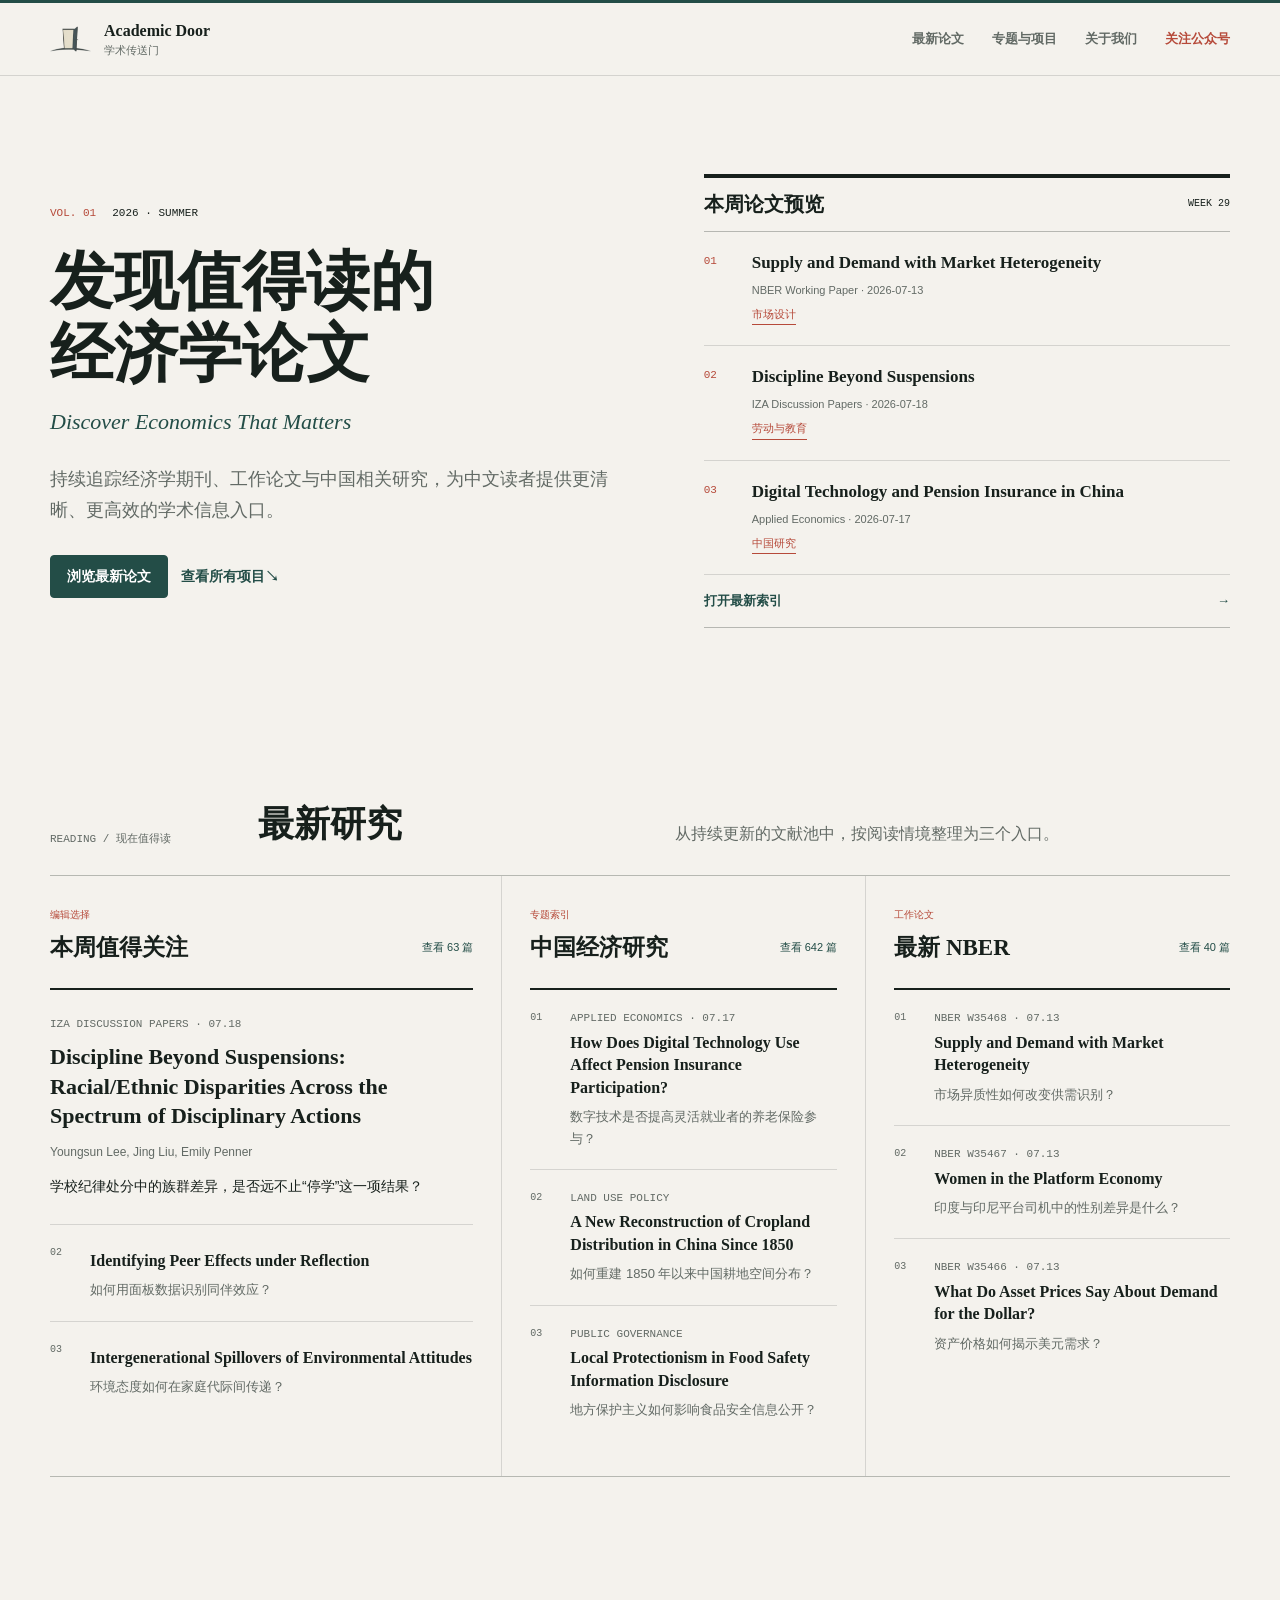
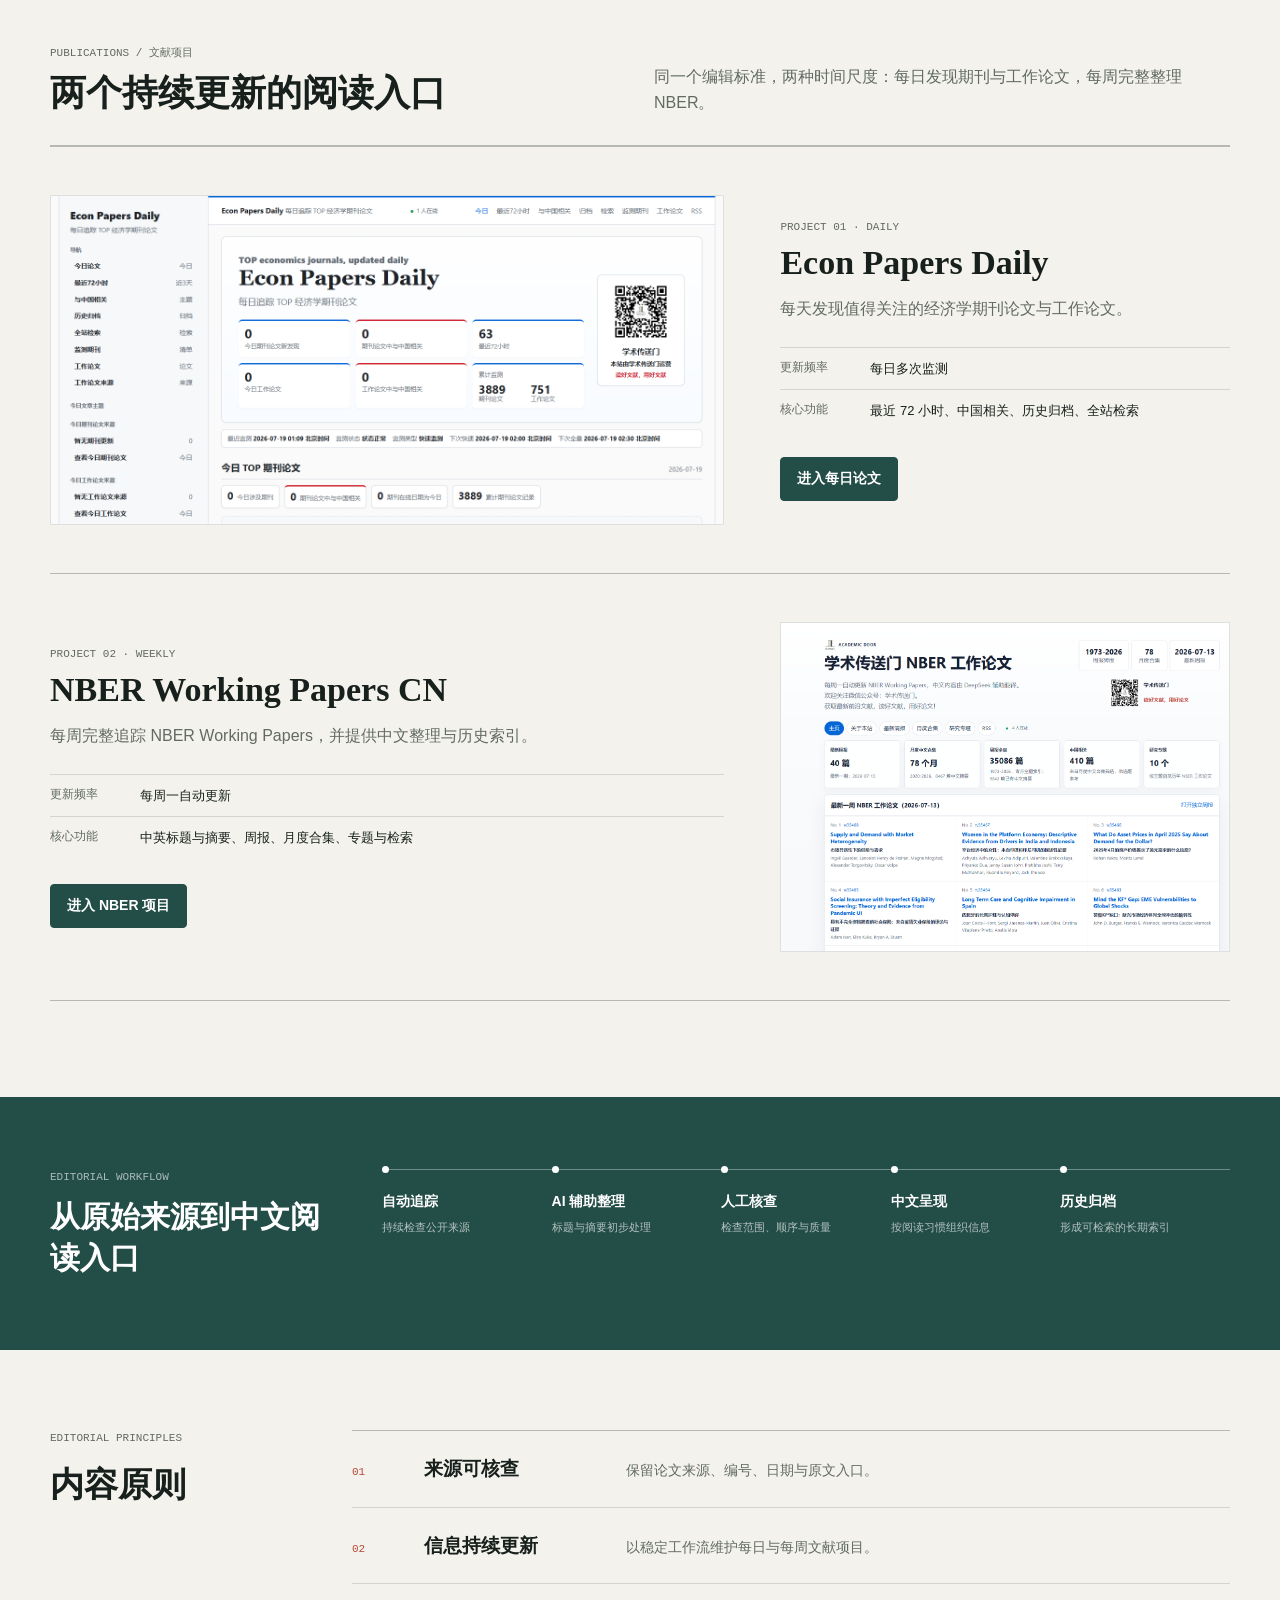
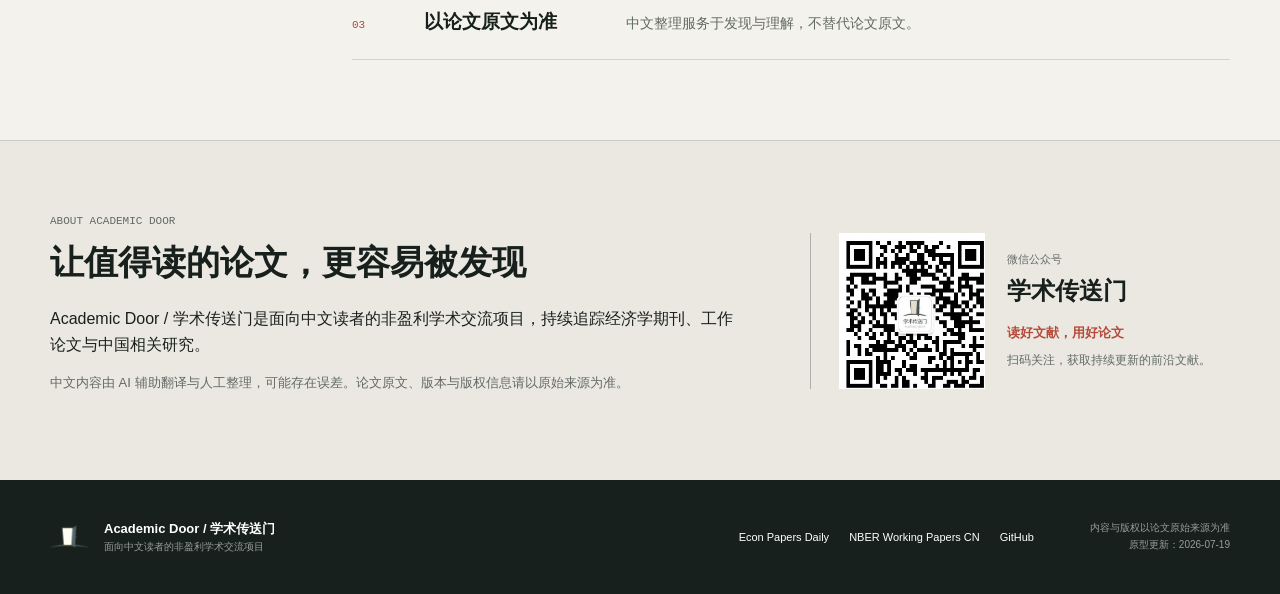
==== prototypes/concept-a.html @ dd6965f5 "Explore editorial homepage redesign concepts" ====
<!doctype html>
<html lang="zh-CN">
<head>
  <meta charset="utf-8">
  <meta name="viewport" content="width=device-width, initial-scale=1">
  <title>Concept A · Academic Editorial｜Academic Door</title>
  <meta name="description" content="Academic Door 学术编辑部风格首页原型。">
  <meta name="robots" content="noindex,nofollow">
  <link rel="icon" href="../assets/academic-door-mark.png" type="image/png">
  <link rel="stylesheet" href="../assets/prototypes.css">
</head>
<body class="concept concept-a">
  <a class="skip-link" href="#main">跳到正文</a>
  <header class="site-header">
    <div class="header-inner">
      <a class="brand" href="../index.html" aria-label="Academic Door 首页">
        <img src="../assets/academic-door-mark.png" width="44" height="25" alt="">
        <span><b>Academic Door</b><small>学术传送门</small></span>
      </a>
      <button class="menu-toggle" type="button" aria-expanded="false" aria-controls="primary-nav-a" data-menu-toggle><span></span><span></span><span></span><span class="sr-only">打开导航</span></button>
      <nav id="primary-nav-a" class="primary-nav" aria-label="主要导航" data-mobile-nav>
        <a href="#latest">最新论文</a><a href="#projects">专题与项目</a><a href="#about">关于我们</a><a class="nav-accent" href="#wechat">关注公众号</a>
      </nav>
    </div>
  </header>

  <main id="main">
    <section class="a-hero page-shell" aria-labelledby="a-title">
      <div class="a-hero-copy">
        <p class="issue-line"><span>VOL. 01</span><span>2026 · SUMMER</span></p>
        <h1 id="a-title">发现值得读的<br>经济学论文</h1>
        <p class="display-en">Discover Economics That Matters</p>
        <p class="hero-lead">持续追踪经济学期刊、工作论文与中国相关研究，为中文读者提供更清晰、更高效的学术信息入口。</p>
        <div class="hero-actions"><a class="button primary" href="#latest">浏览最新论文</a><a class="button text-button" href="#projects">查看所有项目 <span aria-hidden="true">↘</span></a></div>
      </div>
      <aside class="issue-preview" aria-label="本周论文预览">
        <header><p>本周论文预览</p><span>WEEK 29</span></header>
        <ol>
          <li><a href="https://academic-door.github.io/nber-working-papers-cn/papers/w35468.html"><span class="record-no">01</span><span><b>Supply and Demand with Market Heterogeneity</b><small>NBER Working Paper · 2026-07-13</small><em>市场设计</em></span></a></li>
          <li><a href="https://academic-door.github.io/econ-paper-monitor/recent72/"><span class="record-no">02</span><span><b>Discipline Beyond Suspensions</b><small>IZA Discussion Papers · 2026-07-18</small><em>劳动与教育</em></span></a></li>
          <li><a href="https://academic-door.github.io/econ-paper-monitor/topics/china/"><span class="record-no">03</span><span><b>Digital Technology and Pension Insurance in China</b><small>Applied Economics · 2026-07-17</small><em>中国研究</em></span></a></li>
        </ol>
        <a class="issue-more" href="https://academic-door.github.io/econ-paper-monitor/recent72/">打开最新索引 <span aria-hidden="true">→</span></a>
      </aside>
    </section>

    <section class="latest page-shell" id="latest" aria-labelledby="latest-a-title">
      <div class="section-intro"><p class="section-index">READING / 现在值得读</p><h2 id="latest-a-title">最新研究</h2><p>从持续更新的文献池中，按阅读情境整理为三个入口。</p></div>
      <div class="a-research-grid">
        <section class="research-stream featured-stream">
          <header><span>编辑选择</span><h3>本周值得关注</h3><a href="https://academic-door.github.io/econ-paper-monitor/recent72/">查看 63 篇</a></header>
          <article class="lead-paper"><p class="paper-source">IZA DISCUSSION PAPERS · 07.18</p><h4>Discipline Beyond Suspensions: Racial/Ethnic Disparities Across the Spectrum of Disciplinary Actions</h4><p class="authors">Youngsun Lee, Jing Liu, Emily Penner</p><p class="research-question">学校纪律处分中的族群差异，是否远不止“停学”这一项结果？</p></article>
          <article class="paper-row"><span>02</span><div><h4>Identifying Peer Effects under Reflection</h4><p>如何用面板数据识别同伴效应？</p></div></article>
          <article class="paper-row"><span>03</span><div><h4>Intergenerational Spillovers of Environmental Attitudes</h4><p>环境态度如何在家庭代际间传递？</p></div></article>
        </section>
        <section class="research-stream">
          <header><span>专题索引</span><h3>中国经济研究</h3><a href="https://academic-door.github.io/econ-paper-monitor/topics/china/">查看 642 篇</a></header>
          <article class="paper-row"><span>01</span><div><p class="paper-source">APPLIED ECONOMICS · 07.17</p><h4>How Does Digital Technology Use Affect Pension Insurance Participation?</h4><p>数字技术是否提高灵活就业者的养老保险参与？</p></div></article>
          <article class="paper-row"><span>02</span><div><p class="paper-source">LAND USE POLICY</p><h4>A New Reconstruction of Cropland Distribution in China Since 1850</h4><p>如何重建 1850 年以来中国耕地空间分布？</p></div></article>
          <article class="paper-row"><span>03</span><div><p class="paper-source">PUBLIC GOVERNANCE</p><h4>Local Protectionism in Food Safety Information Disclosure</h4><p>地方保护主义如何影响食品安全信息公开？</p></div></article>
        </section>
        <section class="research-stream">
          <header><span>工作论文</span><h3>最新 NBER</h3><a href="https://academic-door.github.io/nber-working-papers-cn/weekly/2026-07-13.html">查看 40 篇</a></header>
          <article class="paper-row"><span>01</span><div><p class="paper-source">NBER W35468 · 07.13</p><h4>Supply and Demand with Market Heterogeneity</h4><p>市场异质性如何改变供需识别？</p></div></article>
          <article class="paper-row"><span>02</span><div><p class="paper-source">NBER W35467 · 07.13</p><h4>Women in the Platform Economy</h4><p>印度与印尼平台司机中的性别差异是什么？</p></div></article>
          <article class="paper-row"><span>03</span><div><p class="paper-source">NBER W35466 · 07.13</p><h4>What Do Asset Prices Say About Demand for the Dollar?</h4><p>资产价格如何揭示美元需求？</p></div></article>
        </section>
      </div>
    </section>

    <section class="projects page-shell" id="projects" aria-labelledby="projects-a-title">
      <div class="section-intro split"><div><p class="section-index">PUBLICATIONS / 文献项目</p><h2 id="projects-a-title">两个持续更新的阅读入口</h2></div><p>同一个编辑标准，两种时间尺度：每日发现期刊与工作论文，每周完整整理 NBER。</p></div>
      <div class="a-project-stack">
        <article class="project-feature econ-project"><div class="project-image"><img src="../assets/project-previews/econ-papers-daily.png" alt="Econ Papers Daily 项目页面预览"></div><div class="project-copy"><p class="project-number">PROJECT 01 · DAILY</p><h3>Econ Papers Daily</h3><p class="project-value">每天发现值得关注的经济学期刊论文与工作论文。</p><dl><div><dt>更新频率</dt><dd>每日多次监测</dd></div><div><dt>核心功能</dt><dd>最近 72 小时、中国相关、历史归档、全站检索</dd></div></dl><a class="button primary" href="https://academic-door.github.io/econ-paper-monitor/">进入每日论文</a></div></article>
        <article class="project-feature nber-project"><div class="project-copy"><p class="project-number">PROJECT 02 · WEEKLY</p><h3>NBER Working Papers CN</h3><p class="project-value">每周完整追踪 NBER Working Papers，并提供中文整理与历史索引。</p><dl><div><dt>更新频率</dt><dd>每周一自动更新</dd></div><div><dt>核心功能</dt><dd>中英标题与摘要、周报、月度合集、专题与检索</dd></div></dl><a class="button primary" href="https://academic-door.github.io/nber-working-papers-cn/">进入 NBER 项目</a></div><div class="project-image"><img src="../assets/project-previews/nber-working-papers-cn.png" alt="NBER Working Papers CN 项目页面预览"></div></article>
      </div>
    </section>

    <section class="method-band" aria-labelledby="method-a-title"><div class="page-shell"><div class="method-intro"><p class="section-index">EDITORIAL WORKFLOW</p><h2 id="method-a-title">从原始来源到中文阅读入口</h2></div><ol class="method-sequence"><li><b>自动追踪</b><span>持续检查公开来源</span></li><li><b>AI 辅助整理</b><span>标题与摘要初步处理</span></li><li><b>人工核查</b><span>检查范围、顺序与质量</span></li><li><b>中文呈现</b><span>按阅读习惯组织信息</span></li><li><b>历史归档</b><span>形成可检索的长期索引</span></li></ol></div></section>

    <section class="principles page-shell" aria-labelledby="principles-a-title"><div><p class="section-index">EDITORIAL PRINCIPLES</p><h2 id="principles-a-title">内容原则</h2></div><div class="principle-list"><article><span>01</span><h3>来源可核查</h3><p>保留论文来源、编号、日期与原文入口。</p></article><article><span>02</span><h3>信息持续更新</h3><p>以稳定工作流维护每日与每周文献项目。</p></article><article><span>03</span><h3>以论文原文为准</h3><p>中文整理服务于发现与理解，不替代论文原文。</p></article></div></section>

    <section class="about-wechat" id="about"><div class="page-shell about-wechat-grid"><div class="about-copy"><p class="section-index">ABOUT ACADEMIC DOOR</p><h2>让值得读的论文，更容易被发现</h2><p>Academic Door / 学术传送门是面向中文读者的非盈利学术交流项目，持续追踪经济学期刊、工作论文与中国相关研究。</p><p class="disclaimer">中文内容由 AI 辅助翻译与人工整理，可能存在误差。论文原文、版本与版权信息请以原始来源为准。</p></div><div class="wechat-module" id="wechat"><img src="../assets/academic-door-qr.jpg" width="156" height="156" alt="学术传送门微信公众号二维码"><div><p>微信公众号</p><h3>学术传送门</h3><strong>读好文献，用好论文</strong><span>扫码关注，获取持续更新的前沿文献。</span></div></div></div></section>
  </main>

  <footer class="site-footer"><div class="page-shell footer-grid"><div class="footer-brand"><img src="../assets/academic-door-mark.png" width="44" height="25" alt=""><p><b>Academic Door / 学术传送门</b><span>面向中文读者的非盈利学术交流项目</span></p></div><nav aria-label="页脚导航"><a href="https://academic-door.github.io/econ-paper-monitor/">Econ Papers Daily</a><a href="https://academic-door.github.io/nber-working-papers-cn/">NBER Working Papers CN</a><a href="https://github.com/academic-door">GitHub</a></nav><p class="footer-note">内容与版权以论文原始来源为准<br>原型更新：2026-07-19</p></div></footer>
  <script src="../assets/prototypes.js"></script>
</body>
</html>
---- assets/prototypes.css ----
:root {
  color-scheme: light;
  --background: #f4f2ed;
  --surface: #faf9f6;
  --text-primary: #17201c;
  --text-secondary: #626a65;
  --primary: #234d47;
  --accent: #b64a3a;
  --border: rgba(23, 32, 28, 0.14);
  --border-strong: rgba(23, 32, 28, 0.28);
  --paper-deep: #ebe8e1;
  --ease-out: cubic-bezier(0.22, 1, 0.36, 1);
  --shell: 1180px;
  --serif-cn: "Songti SC", "STSong", "Noto Serif CJK SC", "Source Han Serif SC", SimSun, serif;
  --serif-en: "Iowan Old Style", Baskerville, "Times New Roman", serif;
  --sans: Inter, "PingFang SC", "Microsoft YaHei", "Noto Sans CJK SC", Arial, sans-serif;
  --mono: "SFMono-Regular", Consolas, "Liberation Mono", monospace;
}

* { box-sizing: border-box; }
html { scroll-behavior: smooth; }
body { margin: 0; background: var(--background); color: var(--text-primary); font-family: var(--sans); font-size: 16px; line-height: 1.65; letter-spacing: 0; text-rendering: optimizeLegibility; }
a { color: inherit; text-decoration: none; }
img { display: block; max-width: 100%; }
button { color: inherit; font: inherit; }
h1, h2, h3, h4, p { overflow-wrap: anywhere; }
.page-shell { width: min(calc(100% - 48px), var(--shell)); margin-inline: auto; }
.sr-only { position: absolute; width: 1px; height: 1px; padding: 0; overflow: hidden; clip: rect(0, 0, 0, 0); white-space: nowrap; border: 0; }
.skip-link { position: fixed; top: 12px; left: 12px; z-index: 50; padding: 8px 12px; background: var(--text-primary); color: #fff; transform: translateY(-160%); transition: transform 180ms var(--ease-out); }
.skip-link:focus { transform: translateY(0); }

.site-header { position: sticky; top: 0; z-index: 30; background: rgba(244, 242, 237, 0.96); border-bottom: 1px solid var(--border); }
.header-inner { width: min(calc(100% - 48px), var(--shell)); min-height: 72px; margin-inline: auto; display: flex; align-items: center; justify-content: space-between; gap: 32px; }
.brand { display: inline-flex; align-items: center; gap: 12px; min-width: 0; }
.brand img { width: 42px; height: auto; }
.brand span { display: grid; line-height: 1.1; }
.brand b { font-family: var(--serif-en); font-size: 16px; }
.brand small { margin-top: 4px; color: var(--text-secondary); font-size: 11px; }
.primary-nav { display: flex; align-items: center; gap: 28px; }
.primary-nav a { position: relative; color: var(--text-secondary); font-size: 13px; font-weight: 650; }
.primary-nav a::after { content: ""; position: absolute; right: 0; bottom: -7px; left: 0; height: 1px; background: currentColor; transform: scaleX(0); transform-origin: right; transition: transform 180ms var(--ease-out); }
.primary-nav .nav-accent { color: var(--accent); }
.menu-toggle { display: none; width: 40px; height: 40px; padding: 10px; border: 0; background: transparent; }
.menu-toggle > span:not(.sr-only) { display: block; width: 20px; height: 1px; margin: 4px 0; background: currentColor; }

:where(a, button):focus-visible { outline: 2px solid var(--primary); outline-offset: 4px; }
.button { min-height: 42px; display: inline-flex; align-items: center; justify-content: center; padding: 9px 16px; border: 1px solid var(--border-strong); border-radius: 4px; font-size: 14px; font-weight: 700; transition: transform 180ms var(--ease-out), background-color 180ms ease-out, color 180ms ease-out, border-color 180ms ease-out; }
.button.primary { border-color: var(--primary); background: var(--primary); color: #fff; }
.button.secondary { background: transparent; color: var(--primary); }
.button.text-button { padding-inline: 0; border-color: transparent; color: var(--primary); }
.button:active, .menu-toggle:active { transform: scale(0.97); }
.hero-actions { display: flex; flex-wrap: wrap; gap: 12px; margin-top: 28px; }
.display-en { margin: 0; color: var(--primary); font-family: var(--serif-en); font-style: italic; }
.hero-lead { max-width: 680px; margin: 24px 0 0; color: var(--text-secondary); font-size: 18px; line-height: 1.75; }
.section-index, .paper-source, .project-number, .institution-label { margin: 0; color: var(--text-secondary); font-family: var(--mono); font-size: 11px; line-height: 1.5; text-transform: uppercase; }
.section-intro { display: grid; grid-template-columns: 180px minmax(240px, 0.7fr) 1fr; gap: 28px; align-items: end; padding-bottom: 28px; border-bottom: 1px solid var(--border-strong); }
.section-intro h2, .b-section-heading h2, .c-section-header h2 { margin: 0; font-family: var(--serif-cn); font-size: 36px; font-weight: 650; line-height: 1.25; }
.section-intro > p:last-child, .b-section-heading > p, .c-section-header > p:last-child { max-width: 560px; margin: 0; color: var(--text-secondary); }
.section-intro.split { grid-template-columns: 1fr 1fr; }
.section-intro.split > div h2 { max-width: 580px; margin: 8px 0 0; font-family: var(--serif-cn); font-size: 36px; line-height: 1.3; }

/* Concept A: Academic Editorial */
.concept-a .site-header { border-top: 3px solid var(--primary); }
.a-hero { min-height: 650px; display: grid; grid-template-columns: minmax(0, 1.05fr) minmax(390px, 0.95fr); gap: 72px; align-items: center; padding-block: 72px; }
.a-hero-copy { animation: reveal-up 240ms var(--ease-out) both; }
.issue-line { display: flex; gap: 16px; margin: 0 0 24px; font-family: var(--mono); font-size: 11px; }
.issue-line span:first-child { color: var(--accent); }
.a-hero h1 { max-width: 650px; margin: 0; font-family: var(--serif-cn); font-size: 64px; font-weight: 650; line-height: 1.12; }
.a-hero .display-en { margin-top: 14px; font-size: 22px; }
.issue-preview { border-top: 4px solid var(--text-primary); border-bottom: 1px solid var(--border-strong); animation: reveal-up 280ms 40ms var(--ease-out) both; }
.issue-preview > header { min-height: 54px; display: flex; align-items: center; justify-content: space-between; border-bottom: 1px solid var(--border-strong); }
.issue-preview > header p { margin: 0; font-family: var(--serif-cn); font-size: 20px; font-weight: 700; }
.issue-preview > header span { font-family: var(--mono); font-size: 10px; }
.issue-preview ol { margin: 0; padding: 0; list-style: none; }
.issue-preview li { border-bottom: 1px solid var(--border); }
.issue-preview li a { display: grid; grid-template-columns: 34px 1fr; gap: 14px; padding: 20px 0; }
.record-no { color: var(--accent); font-family: var(--mono); font-size: 11px; }
.issue-preview li span:last-child { display: grid; gap: 6px; }
.issue-preview li b { font-family: var(--serif-en); font-size: 17px; line-height: 1.35; }
.issue-preview li small { color: var(--text-secondary); font-size: 11px; }
.issue-preview li em { width: fit-content; padding-bottom: 1px; border-bottom: 1px solid var(--accent); color: var(--accent); font-size: 11px; font-style: normal; }
.issue-more { min-height: 52px; display: flex; align-items: center; justify-content: space-between; color: var(--primary); font-size: 13px; font-weight: 700; }
.latest { padding-block: 76px 88px; }
.a-research-grid { display: grid; grid-template-columns: 1.15fr 0.925fr 0.925fr; border-bottom: 1px solid var(--border-strong); }
.research-stream { min-width: 0; padding: 32px 28px 36px; border-right: 1px solid var(--border); }
.research-stream:first-child { padding-left: 0; }
.research-stream:last-child { padding-right: 0; border-right: 0; }
.research-stream > header { display: grid; grid-template-columns: 1fr auto; gap: 4px 16px; padding-bottom: 22px; border-bottom: 2px solid var(--text-primary); }
.research-stream > header span { grid-column: 1 / -1; color: var(--accent); font-family: var(--mono); font-size: 10px; }
.research-stream > header h3 { margin: 0; font-family: var(--serif-cn); font-size: 23px; }
.research-stream > header a { align-self: center; color: var(--primary); font-size: 11px; }
.lead-paper { padding: 26px 0; border-bottom: 1px solid var(--border); }
.lead-paper h4 { margin: 9px 0 12px; font-family: var(--serif-en); font-size: 22px; line-height: 1.35; }
.authors { margin: 0; color: var(--text-secondary); font-size: 12px; }
.research-question { margin: 12px 0 0; font-size: 14px; }
.paper-row { display: grid; grid-template-columns: 28px minmax(0, 1fr); gap: 12px; padding: 20px 0; border-bottom: 1px solid var(--border); }
.paper-row:last-child { border-bottom: 0; }
.paper-row > span { color: var(--text-secondary); font-family: var(--mono); font-size: 10px; }
.paper-row h4 { margin: 5px 0 7px; font-family: var(--serif-en); font-size: 16px; line-height: 1.4; }
.paper-row p:not(.paper-source) { margin: 0; color: var(--text-secondary); font-size: 13px; }
.projects { padding-block: 80px 96px; }
.a-project-stack { border-bottom: 1px solid var(--border-strong); }
.project-feature { display: grid; grid-template-columns: 1.2fr 0.8fr; gap: 56px; align-items: center; padding-block: 48px; border-top: 1px solid var(--border-strong); }
.project-image { height: 330px; overflow: hidden; border: 1px solid var(--border); background: #fff; }
.project-image img { width: 100%; height: 100%; object-fit: cover; object-position: left top; transition: transform 240ms var(--ease-out); }
.project-copy h3 { margin: 8px 0 12px; font-family: var(--serif-en); font-size: 34px; line-height: 1.2; }
.project-value { margin: 0 0 24px; color: var(--text-secondary); font-size: 16px; }
.project-copy dl { margin: 0 0 26px; }
.project-copy dl div { display: grid; grid-template-columns: 90px 1fr; padding: 10px 0; border-top: 1px solid var(--border); }
.project-copy dt { color: var(--text-secondary); font-size: 12px; }
.project-copy dd { margin: 0; font-size: 13px; }
.method-band { padding-block: 72px; background: var(--primary); color: #fff; }
.method-band .page-shell { display: grid; grid-template-columns: 280px 1fr; gap: 52px; }
.method-intro h2 { margin: 12px 0 0; font-family: var(--serif-cn); font-size: 30px; line-height: 1.35; }
.method-band .section-index { color: rgba(255,255,255,.62); }
.method-sequence { display: grid; grid-template-columns: repeat(5, 1fr); margin: 0; padding: 0; list-style: none; }
.method-sequence li { position: relative; min-width: 0; padding: 8px 18px 8px 0; border-top: 1px solid rgba(255,255,255,.36); }
.method-sequence li::before { content: ""; position: absolute; top: -4px; left: 0; width: 7px; height: 7px; border-radius: 50%; background: #fff; }
.method-sequence b, .method-sequence span { display: block; }
.method-sequence b { margin-top: 12px; font-size: 14px; }
.method-sequence span { margin-top: 5px; color: rgba(255,255,255,.66); font-size: 11px; }
.principles { display: grid; grid-template-columns: 250px 1fr; gap: 52px; padding-block: 80px; }
.principles h2 { margin: 10px 0 0; font-family: var(--serif-cn); font-size: 34px; }
.principle-list { border-top: 1px solid var(--border-strong); }
.principle-list article { display: grid; grid-template-columns: 50px 180px 1fr; gap: 22px; align-items: baseline; padding: 22px 0; border-bottom: 1px solid var(--border); }
.principle-list span { color: var(--accent); font-family: var(--mono); font-size: 11px; }
.principle-list h3, .principle-list p { margin: 0; }
.principle-list h3 { font-family: var(--serif-cn); font-size: 19px; }
.principle-list p { color: var(--text-secondary); font-size: 14px; }

/* Shared about and footer */
.about-wechat { padding-block: 72px; background: var(--paper-deep); border-top: 1px solid var(--border); }
.about-wechat-grid { display: grid; grid-template-columns: 1fr 420px; gap: 72px; align-items: center; }
.about-copy h2 { max-width: 600px; margin: 10px 0 20px; font-family: var(--serif-cn); font-size: 34px; line-height: 1.35; }
.about-copy > p:not(.section-index) { max-width: 700px; margin: 0 0 14px; }
.about-copy .disclaimer { color: var(--text-secondary); font-size: 13px; }
.wechat-module { display: grid; grid-template-columns: 146px 1fr; gap: 22px; align-items: center; padding-left: 28px; border-left: 1px solid var(--border-strong); }
.wechat-module img { width: 146px; }
.wechat-module p, .wechat-module h3, .wechat-module strong, .wechat-module span { display: block; margin: 0; }
.wechat-module p { color: var(--text-secondary); font-size: 11px; }
.wechat-module h3 { margin-top: 4px; font-family: var(--serif-cn); font-size: 24px; }
.wechat-module strong { margin-top: 10px; color: var(--accent); font-size: 13px; }
.wechat-module span { margin-top: 8px; color: var(--text-secondary); font-size: 12px; }
.site-footer { padding-block: 38px; background: var(--text-primary); color: #fff; }
.footer-grid { display: grid; grid-template-columns: 1fr auto auto; gap: 56px; align-items: center; }
.footer-brand { display: flex; align-items: center; gap: 14px; }
.footer-brand img { width: 40px; filter: brightness(1.22); }
.footer-brand p, .footer-brand b, .footer-brand span { display: block; margin: 0; }
.footer-brand b { font-size: 13px; }
.footer-brand span, .footer-note { color: rgba(255,255,255,.56); font-size: 10px; }
.site-footer nav { display: flex; flex-wrap: wrap; gap: 20px; font-size: 11px; }
.footer-note { margin: 0; text-align: right; }

/* Concept B: Research Index */
.concept-b { --background: #f2f1ec; }
.concept-b .site-header { background: rgba(242,241,236,.97); }
.b-header .header-inner { min-height: 64px; }
.b-hero { min-height: 600px; display: grid; grid-template-columns: .78fr 1.22fr; gap: 64px; align-items: center; padding-block: 64px; }
.index-status { display: flex; justify-content: space-between; margin: 0 0 30px; padding-bottom: 10px; border-bottom: 1px solid var(--border-strong); font-family: var(--mono); font-size: 10px; }
.index-status span:last-child { color: var(--accent); }
.b-thesis h1 { margin: 0; font-family: var(--serif-cn); font-size: 56px; line-height: 1.15; }
.b-thesis .display-en { margin-top: 12px; font-size: 20px; }
.b-index { border: 1px solid var(--border-strong); background: var(--surface); box-shadow: 10px 10px 0 var(--paper-deep); }
.b-index > header, .b-index > footer { min-height: 48px; display: flex; align-items: center; justify-content: space-between; padding: 0 16px; background: var(--primary); color: #fff; font-size: 12px; }
.b-index > header span:last-child { font-family: var(--mono); font-size: 9px; }
.index-columns, .b-index > a { display: grid; grid-template-columns: 64px 1fr 110px 64px; gap: 12px; align-items: center; }
.index-columns { min-height: 34px; padding: 0 14px; border-bottom: 1px solid var(--border-strong); color: var(--text-secondary); font-size: 9px; }
.b-index > a { min-height: 90px; padding: 14px; border-bottom: 1px solid var(--border); transition: background-color 180ms ease-out; }
.b-index > a i { color: var(--accent); font-family: var(--mono); font-size: 10px; font-style: normal; }
.b-index > a b { font-family: var(--serif-en); font-size: 16px; line-height: 1.35; }
.b-index > a span, .b-index > a em { color: var(--text-secondary); font-size: 10px; font-style: normal; }
.b-index > a em { color: var(--primary); }
.b-index > footer { background: transparent; color: var(--text-secondary); font-size: 10px; }
.b-index > footer a { color: var(--primary); font-weight: 700; }
.b-latest { padding-block: 72px 88px; }
.b-section-heading { display: grid; grid-template-columns: .7fr 1fr; gap: 64px; align-items: end; margin-bottom: 32px; }
.b-section-heading h2 { margin-top: 8px; }
.research-tabs { display: grid; grid-template-columns: repeat(3, 1fr); border-block: 1px solid var(--border-strong); }
.research-tabs button { min-height: 54px; display: flex; align-items: center; justify-content: space-between; padding: 0 18px; border: 0; border-right: 1px solid var(--border); background: transparent; font-size: 13px; cursor: pointer; }
.research-tabs button:last-child { border-right: 0; }
.research-tabs button span { font-family: var(--mono); font-size: 10px; }
.research-tabs button[aria-selected="true"] { background: var(--primary); color: #fff; }
.b-research-panel article { display: grid; grid-template-columns: 50px minmax(0, 1.2fr) minmax(240px, .8fr); gap: 24px; align-items: start; padding: 28px 16px; border-bottom: 1px solid var(--border); }
.b-research-panel h3 { margin: 7px 0 9px; font-family: var(--serif-en); font-size: 20px; line-height: 1.35; }
.b-research-panel .research-question { margin: 0; padding-left: 18px; border-left: 1px solid var(--border); color: var(--text-secondary); }
.b-research-panel .research-question b { display: block; margin-bottom: 5px; color: var(--accent); font-family: var(--mono); font-size: 9px; }
.b-projects { padding-block: 76px 92px; background: var(--paper-deep); border-block: 1px solid var(--border); }
.b-project-grid { display: grid; grid-template-columns: repeat(2, 1fr); gap: 24px; }
.b-project-grid > article { min-width: 0; padding: 20px 20px 26px; border: 1px solid var(--border-strong); background: var(--surface); }
.project-screenshot { height: 260px; margin-bottom: 24px; overflow: hidden; border-bottom: 1px solid var(--border); background: #fff; }
.project-screenshot img { width: 100%; height: 100%; object-fit: cover; object-position: left top; transition: transform 240ms var(--ease-out); }
.b-project-grid h3 { margin: 7px 0 10px; font-family: var(--serif-en); font-size: 30px; }
.b-project-grid > article > p:not(.project-number) { color: var(--text-secondary); }
.b-project-grid ul { min-height: 86px; margin: 20px 0 26px; padding: 16px 0 0; border-top: 1px solid var(--border); list-style: none; }
.b-project-grid li { margin: 4px 0; font-size: 12px; }
.b-project-grid li::before { content: "—"; margin-right: 8px; color: var(--accent); }
.b-method { display: grid; grid-template-columns: 240px 1fr; gap: 60px; padding-block: 80px; }
.b-method h2 { margin: 8px 0 0; font-family: var(--serif-cn); font-size: 32px; }
.b-method ol { display: grid; grid-template-columns: repeat(5, 1fr); margin: 0; padding: 0; border-top: 1px solid var(--border-strong); list-style: none; }
.b-method li { padding: 18px 14px 0 0; }
.b-method li span, .b-method li b, .b-method li p { display: block; }
.b-method li span { color: var(--accent); font-family: var(--mono); font-size: 10px; }
.b-method li b { margin-top: 16px; font-size: 13px; }
.b-method li p { margin: 5px 0 0; color: var(--text-secondary); font-size: 11px; }
.b-trust { display: grid; grid-template-columns: .7fr 1fr; gap: 64px; padding-bottom: 88px; }
.trust-heading h2 { max-width: 360px; margin: 8px 0 0; font-family: var(--serif-cn); font-size: 32px; }
.trust-lines { border-top: 1px solid var(--border-strong); }
.trust-lines p { display: grid; grid-template-columns: 180px 1fr; gap: 20px; margin: 0; padding: 20px 0; border-bottom: 1px solid var(--border); }
.trust-lines b { font-family: var(--serif-cn); }
.trust-lines span { color: var(--text-secondary); font-size: 13px; }

/* Concept C: Modern Institution */
.concept-c { --background: #f7f5f0; }
.concept-c .site-header { background: rgba(247,245,240,.96); }
.c-hero { background: var(--paper-deep); border-bottom: 1px solid var(--border-strong); }
.c-hero > .page-shell { padding-block: 46px 56px; }
.c-hero-top { display: flex; align-items: center; justify-content: space-between; padding-bottom: 18px; border-bottom: 1px solid var(--border-strong); }
.current-note { margin: 0; color: var(--text-secondary); font-size: 11px; }
.current-note b { color: var(--accent); }
.c-manifesto { display: grid; grid-template-columns: 1.1fr .9fr; gap: 72px; padding-block: 56px 46px; }
.c-manifesto h1 { margin: 0; font-family: var(--serif-cn); font-size: 68px; font-weight: 650; line-height: 1.12; }
.c-manifesto .display-en { font-size: 26px; line-height: 1.25; }
.c-manifesto .hero-lead { margin-top: 20px; font-size: 17px; }
.c-current-issue { display: grid; grid-template-columns: 120px repeat(3, 1fr); border-top: 1px solid var(--border-strong); border-bottom: 1px solid var(--border-strong); }
.c-current-issue > span, .c-current-issue > a { min-width: 0; padding: 18px 16px; border-right: 1px solid var(--border); }
.c-current-issue > span { padding-left: 0; color: var(--accent); font-family: var(--mono); font-size: 10px; }
.c-current-issue > a:last-child { border-right: 0; }
.c-current-issue b, .c-current-issue small { display: block; }
.c-current-issue b { font-family: var(--serif-en); font-size: 14px; line-height: 1.35; }
.c-current-issue small { margin-top: 7px; color: var(--text-secondary); font-size: 10px; }
.c-latest { padding-block: 78px 94px; }
.c-section-header { display: grid; grid-template-columns: 190px .8fr 1fr; gap: 30px; align-items: end; margin-bottom: 34px; }
.c-section-header h2 { font-size: 38px; }
.c-stream { display: grid; grid-template-columns: 270px 1fr; gap: 36px; padding-block: 34px; border-top: 1px solid var(--border-strong); }
.c-stream:last-child { border-bottom: 1px solid var(--border-strong); }
.c-stream-title { display: grid; grid-template-columns: 42px 1fr; align-content: start; gap: 10px; }
.c-stream-title > span { grid-row: 1 / span 2; color: var(--accent); font-family: var(--mono); font-size: 11px; }
.c-stream-title h3, .c-stream-title p { margin: 0; }
.c-stream-title h3 { font-family: var(--serif-cn); font-size: 22px; line-height: 1.3; }
.c-stream-title p { color: var(--text-secondary); font-size: 11px; }
.c-stream-title > a { grid-column: 2; width: fit-content; margin-top: 20px; color: var(--primary); font-size: 11px; font-weight: 700; }
.c-paper-ledger { display: grid; grid-template-columns: repeat(3, 1fr); }
.c-paper-ledger article { min-width: 0; padding: 0 22px; border-left: 1px solid var(--border); }
.c-paper-ledger article:first-child { padding-left: 0; border-left: 0; }
.c-paper-ledger article:last-child { padding-right: 0; }
.c-paper-ledger article > p:first-child { display: flex; justify-content: space-between; gap: 8px; margin: 0; color: var(--text-secondary); font-family: var(--mono); font-size: 9px; }
.c-paper-ledger h4 { margin: 9px 0 12px; font-family: var(--serif-en); font-size: 17px; line-height: 1.35; }
.c-paper-ledger .research-question { color: var(--text-secondary); font-size: 12px; }
.c-projects { padding-top: 72px; background: var(--primary); color: #fff; }
.c-section-header.light .section-index, .c-section-header.light > p { color: rgba(255,255,255,.64); }
.c-project-row { border-top: 1px solid rgba(255,255,255,.24); }
.c-project-row > .page-shell { min-height: 460px; display: grid; grid-template-columns: .72fr 1.28fr; gap: 72px; align-items: center; padding-block: 48px; }
.c-project-row.nber-project { background: #1c3f3a; }
.c-project-info > p:first-child { margin: 0; color: #d5bbb2; font-family: var(--mono); font-size: 10px; }
.c-project-info h3 { margin: 10px 0 16px; font-family: var(--serif-en); font-size: 36px; line-height: 1.2; }
.c-project-info > p:not(:first-child) { color: rgba(255,255,255,.72); }
.c-project-info dl { margin: 26px 0; }
.c-project-info dl div { display: grid; grid-template-columns: 70px 1fr; padding: 9px 0; border-top: 1px solid rgba(255,255,255,.2); }
.c-project-info dt { color: rgba(255,255,255,.52); font-size: 11px; }
.c-project-info dd { margin: 0; font-size: 12px; }
.project-button { border-color: rgba(255,255,255,.52); color: #fff; }
.c-project-image { height: 340px; overflow: hidden; border: 1px solid rgba(255,255,255,.28); background: #fff; }
.c-project-image img { width: 100%; height: 100%; object-fit: cover; object-position: left top; transition: transform 240ms var(--ease-out); }
.c-method { padding-block: 82px; }
.c-method > header { display: grid; grid-template-columns: 170px 1fr; gap: 34px; align-items: end; margin-bottom: 36px; }
.c-method h2 { margin: 0; font-family: var(--serif-cn); font-size: 34px; }
.c-method-line { display: flex; align-items: flex-start; }
.c-method-line p { flex: 0 1 150px; margin: 0; }
.c-method-line p span, .c-method-line p b, .c-method-line p small { display: block; }
.c-method-line p span { color: var(--accent); font-family: var(--mono); font-size: 10px; }
.c-method-line p b { margin-top: 12px; font-size: 13px; }
.c-method-line p small { margin-top: 3px; color: var(--text-secondary); }
.c-method-line i { flex: 1 1 60px; height: 1px; margin: 8px 14px 0; background: var(--border-strong); }
.c-principles { padding-block: 72px; background: var(--paper-deep); border-block: 1px solid var(--border); }
.c-principles > .page-shell { display: grid; grid-template-columns: .8fr 1.2fr; gap: 80px; }
.c-principles-copy h2 { max-width: 470px; margin: 8px 0 18px; font-family: var(--serif-cn); font-size: 34px; line-height: 1.35; }
.c-principles-copy > p:last-child { color: var(--text-secondary); }
.c-principle-list { border-top: 1px solid var(--border-strong); }
.c-principle-list p { display: grid; grid-template-columns: 180px 1fr; gap: 20px; margin: 0; padding: 20px 0; border-bottom: 1px solid var(--border); }
.c-principle-list b { font-family: var(--serif-cn); }
.c-principle-list span { color: var(--text-secondary); font-size: 13px; }

@media (hover: hover) and (pointer: fine) {
  .primary-nav a:hover::after { transform: scaleX(1); transform-origin: left; }
  .button:hover { transform: translateY(-2px); }
  .button.primary:hover { background: #183c37; }
  .issue-preview li a:hover, .b-index > a:hover { background: rgba(35,77,71,.055); }
  .project-feature:hover .project-image img, .b-project-grid article:hover .project-screenshot img, .c-project-row:hover .c-project-image img { transform: scale(1.018); }
}

@keyframes reveal-up { from { opacity: 0; transform: translateY(8px); } to { opacity: 1; transform: translateY(0); } }

@media (max-width: 1024px) {
  .a-hero { grid-template-columns: 1fr 390px; gap: 42px; }
  .a-hero h1, .c-manifesto h1 { font-size: 54px; }
  .a-research-grid { grid-template-columns: 1fr 1fr; }
  .featured-stream { grid-column: 1 / -1; padding-right: 0; border-right: 0; }
  .research-stream:nth-child(2) { padding-left: 0; }
  .method-band .page-shell { grid-template-columns: 220px 1fr; }
  .about-wechat-grid { grid-template-columns: 1fr 360px; gap: 44px; }
  .b-hero { gap: 40px; }
  .b-index > a { grid-template-columns: 52px 1fr 86px; }
  .b-index > a em, .index-columns span:last-child { display: none; }
  .index-columns { grid-template-columns: 52px 1fr 86px; }
  .c-stream { grid-template-columns: 220px 1fr; }
  .c-project-row > .page-shell { grid-template-columns: .8fr 1.2fr; gap: 44px; }
}

@media (max-width: 820px) {
  .page-shell, .header-inner { width: min(calc(100% - 36px), var(--shell)); }
  .menu-toggle { display: block; }
  .primary-nav { position: absolute; top: 100%; right: 18px; left: 18px; display: none; padding: 10px 18px 16px; border: 1px solid var(--border-strong); border-top: 0; background: var(--surface); box-shadow: 0 16px 30px rgba(23,32,28,.1); }
  .primary-nav[data-open] { display: grid; }
  .primary-nav a { padding: 10px 0; border-bottom: 1px solid var(--border); }
  .primary-nav a:last-child { border-bottom: 0; }
  .a-hero, .b-hero, .c-manifesto { grid-template-columns: 1fr; }
  .a-hero { padding-block: 56px; }
  .issue-preview { max-width: 620px; }
  .section-intro, .section-intro.split, .b-section-heading, .c-section-header { grid-template-columns: 1fr; gap: 12px; }
  .section-intro > p:last-child { margin-top: 4px; }
  .project-feature, .project-feature.nber-project { grid-template-columns: 1fr; gap: 28px; }
  .project-feature.nber-project .project-copy { order: 2; }
  .project-feature.nber-project .project-image { order: 1; }
  .method-band .page-shell, .principles, .b-method, .b-trust, .c-principles > .page-shell { grid-template-columns: 1fr; gap: 30px; }
  .principle-list article { grid-template-columns: 44px 150px 1fr; }
  .about-wechat-grid { grid-template-columns: 1fr; }
  .wechat-module { max-width: 460px; padding: 24px 0 0; border-top: 1px solid var(--border-strong); border-left: 0; }
  .footer-grid { grid-template-columns: 1fr; gap: 24px; }
  .footer-note { text-align: left; }
  .b-project-grid { grid-template-columns: 1fr; }
  .b-research-panel article { grid-template-columns: 42px 1fr; }
  .b-research-panel .research-question { grid-column: 2; }
  .c-manifesto { gap: 30px; }
  .c-current-issue { grid-template-columns: 100px 1fr; }
  .c-current-issue > a { border-bottom: 1px solid var(--border); }
  .c-current-issue > a:nth-child(even) { border-right: 0; }
  .c-stream { grid-template-columns: 1fr; }
  .c-paper-ledger { margin-left: 42px; }
  .c-project-row > .page-shell { min-height: 0; grid-template-columns: 1fr; }
  .c-project-image { order: -1; }
}

@media (max-width: 600px) {
  .page-shell, .header-inner { width: min(calc(100% - 28px), var(--shell)); }
  .header-inner { min-height: 64px; }
  .brand b { font-size: 15px; }
  .a-hero h1, .b-thesis h1, .c-manifesto h1 { font-size: 42px; }
  .hero-lead { font-size: 16px; }
  .a-hero { min-height: 0; gap: 44px; }
  .a-research-grid { grid-template-columns: 1fr; }
  .featured-stream { grid-column: auto; }
  .research-stream, .research-stream:first-child, .research-stream:nth-child(2), .research-stream:last-child { padding: 26px 0; border-right: 0; border-bottom: 1px solid var(--border-strong); }
  .section-intro h2, .section-intro.split > div h2, .b-section-heading h2, .c-section-header h2 { font-size: 30px; }
  .project-image, .project-screenshot, .c-project-image { height: 220px; }
  .project-copy h3, .b-project-grid h3, .c-project-info h3 { font-size: 28px; }
  .method-sequence, .b-method ol { grid-template-columns: 1fr; }
  .method-sequence li, .b-method li { padding: 14px 0 14px 20px; border-top: 0; border-left: 1px solid rgba(255,255,255,.34); }
  .b-method li { border-left-color: var(--border-strong); }
  .method-sequence li::before { top: 21px; left: -4px; }
  .method-sequence b { margin-top: 0; }
  .principle-list article { grid-template-columns: 36px 1fr; gap: 12px; }
  .principle-list p { grid-column: 2; }
  .wechat-module { grid-template-columns: 126px 1fr; }
  .wechat-module img { width: 126px; }
  .site-footer nav { display: grid; gap: 8px; }
  .b-index { box-shadow: 6px 6px 0 var(--paper-deep); }
  .index-columns, .b-index > a { grid-template-columns: 44px 1fr; }
  .index-columns span:nth-child(n+3), .b-index > a span, .b-index > a em { display: none; }
  .research-tabs { grid-template-columns: 1fr; }
  .research-tabs button { border-right: 0; border-bottom: 1px solid var(--border); }
  .b-research-panel article { grid-template-columns: 34px 1fr; padding-inline: 0; }
  .b-research-panel .research-question { padding-left: 0; border-left: 0; }
  .trust-lines p, .c-principle-list p { grid-template-columns: 1fr; gap: 6px; }
  .c-hero-top { align-items: flex-start; gap: 20px; }
  .current-note { max-width: 150px; text-align: right; }
  .c-manifesto { padding-block: 42px 36px; }
  .c-current-issue { grid-template-columns: 1fr; }
  .c-current-issue > span, .c-current-issue > a { padding-inline: 0; border-right: 0; }
  .c-paper-ledger { grid-template-columns: 1fr; margin-left: 0; }
  .c-paper-ledger article, .c-paper-ledger article:first-child, .c-paper-ledger article:last-child { padding: 20px 0; border-top: 1px solid var(--border); border-left: 0; }
  .c-method > header { grid-template-columns: 1fr; gap: 8px; }
  .c-method-line { display: grid; grid-template-columns: 1fr 1fr; gap: 22px; }
  .c-method-line i { display: none; }
}

@media (prefers-reduced-motion: reduce) {
  html { scroll-behavior: auto; }
  *, *::before, *::after { animation-duration: 0.01ms !important; animation-iteration-count: 1 !important; transition-duration: 0.01ms !important; }
}
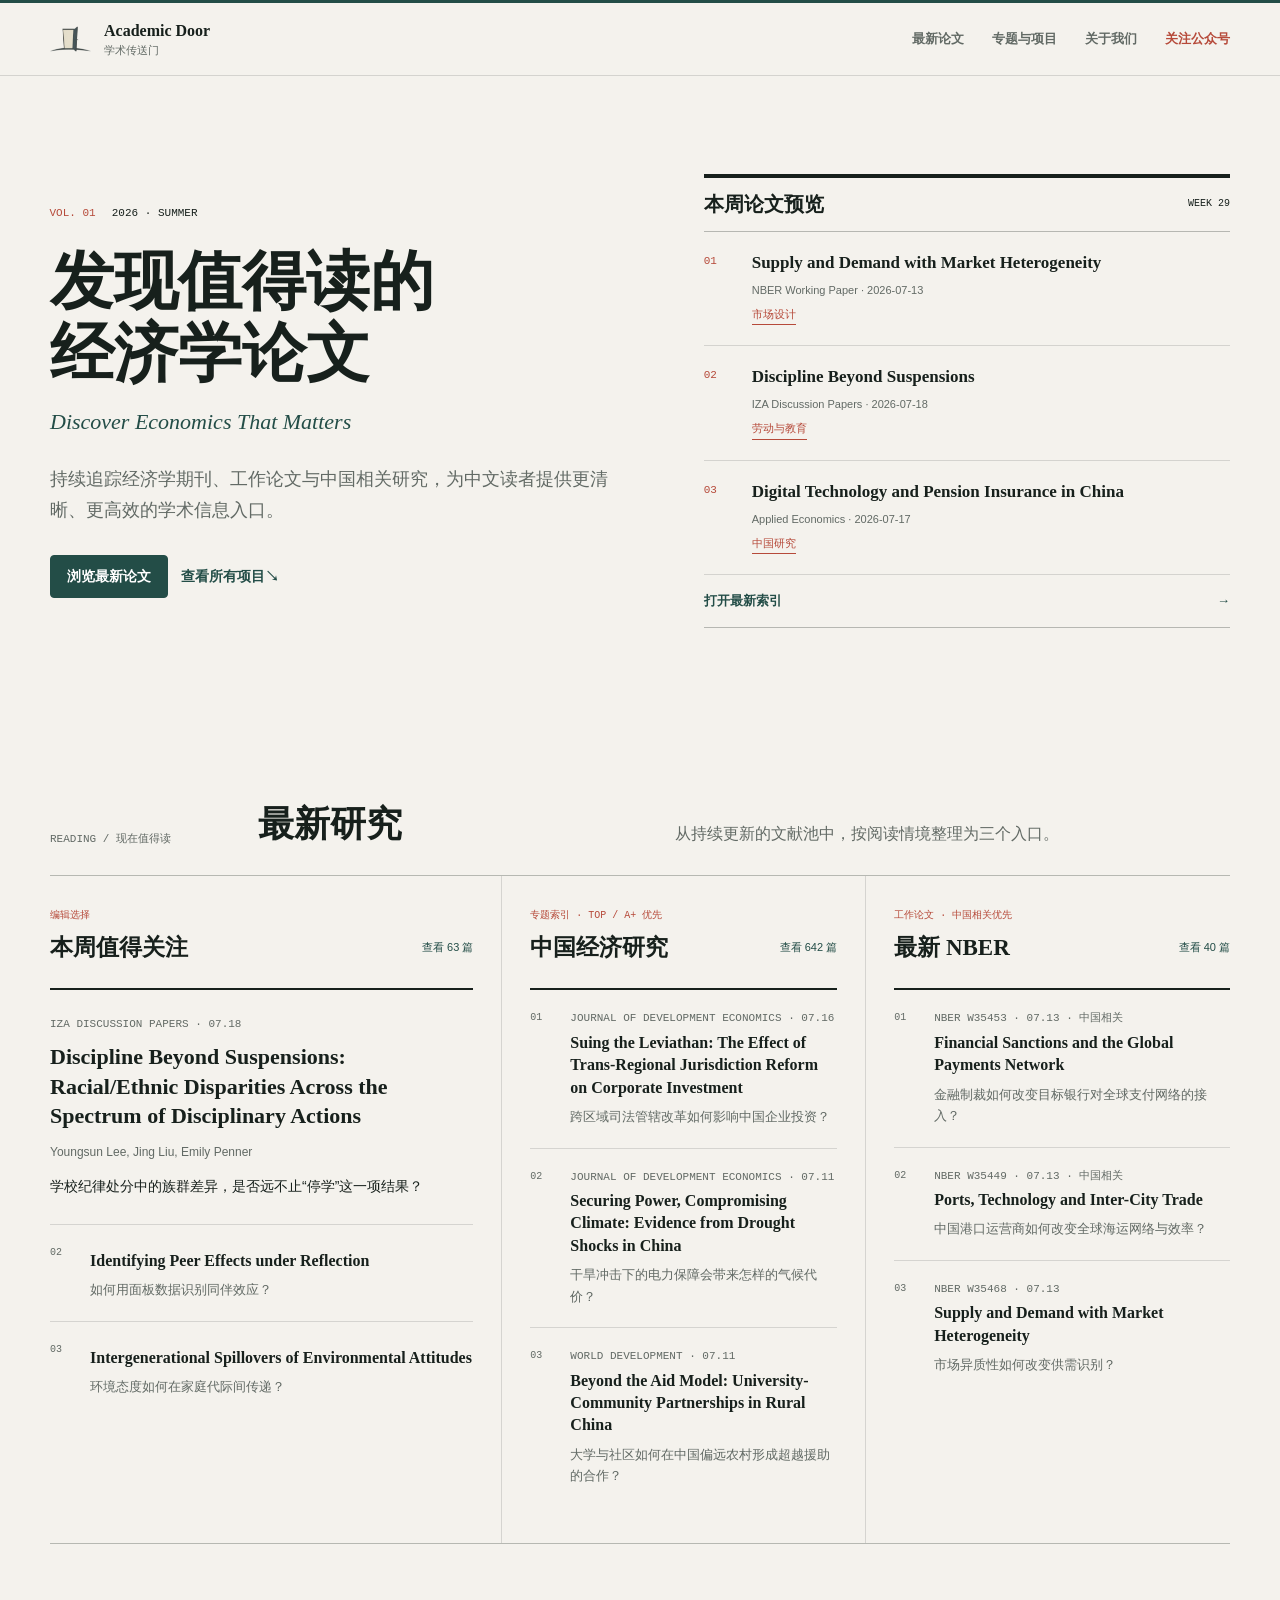
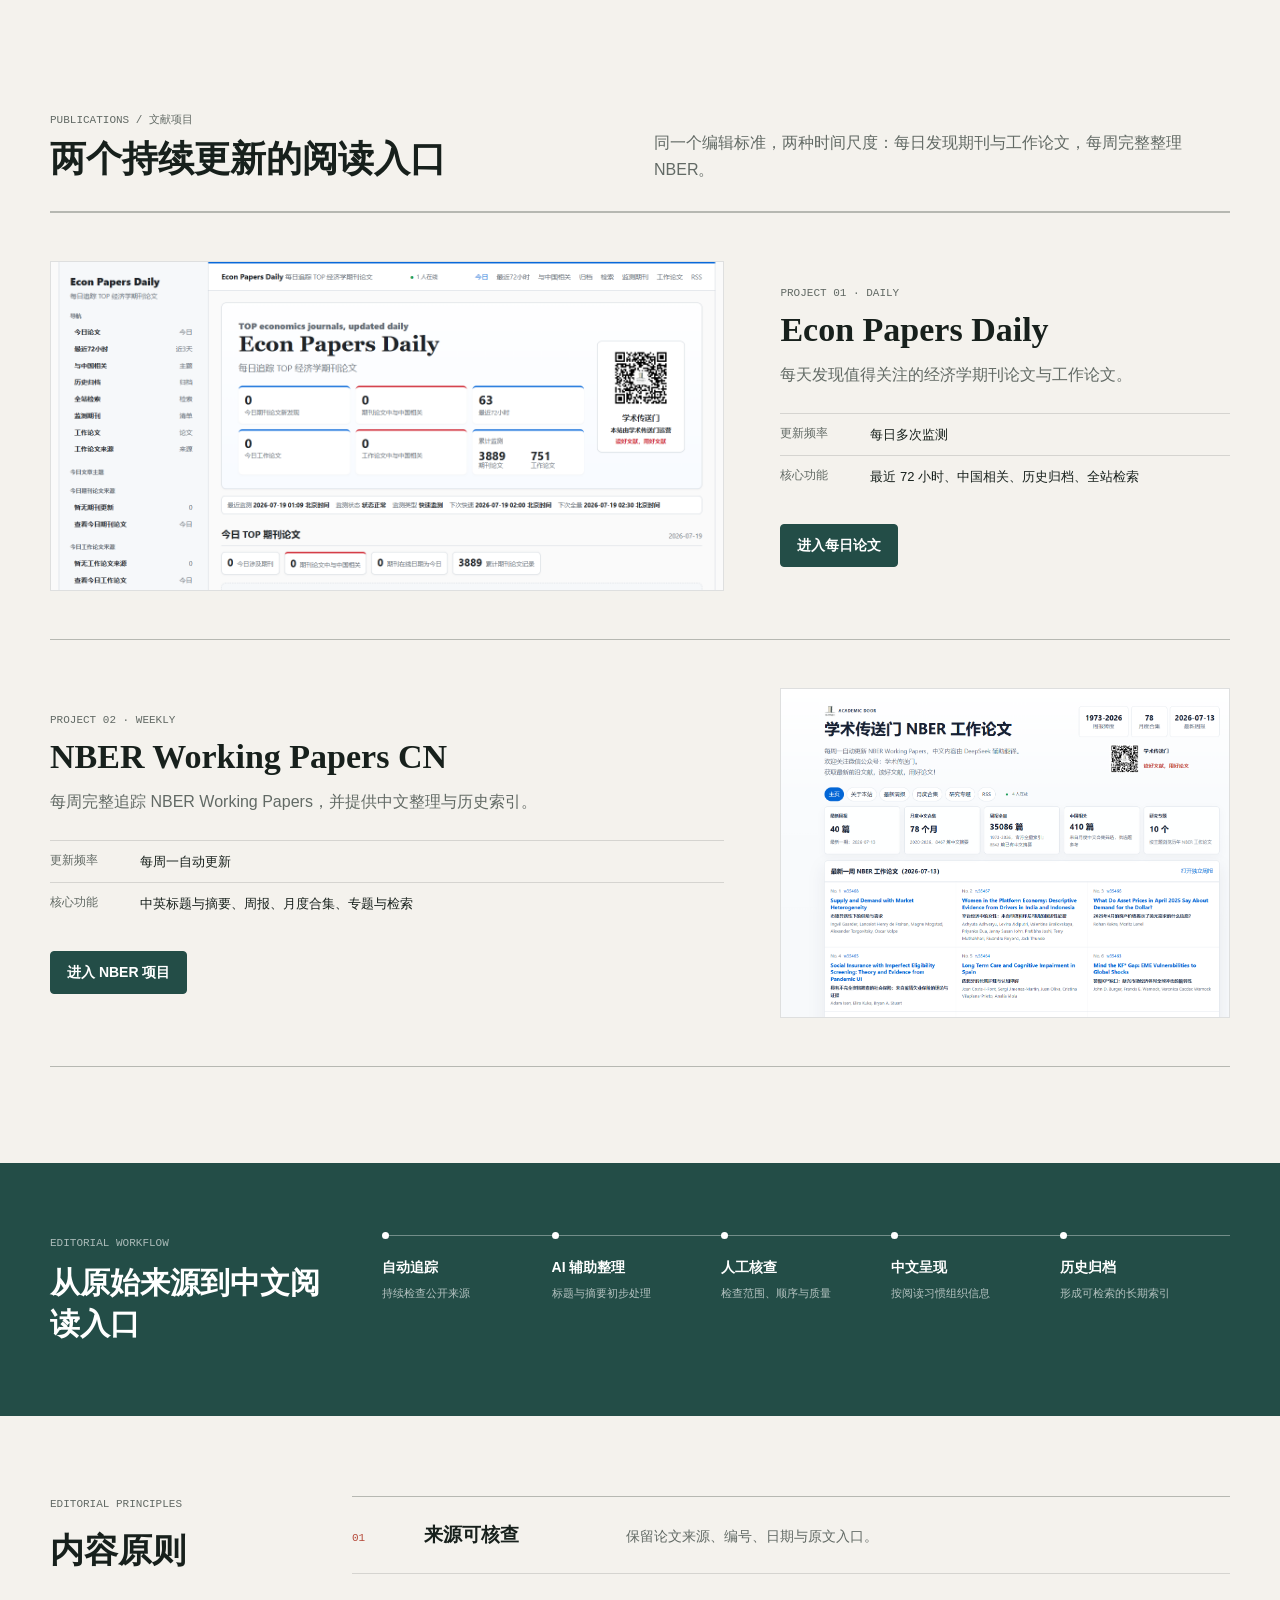
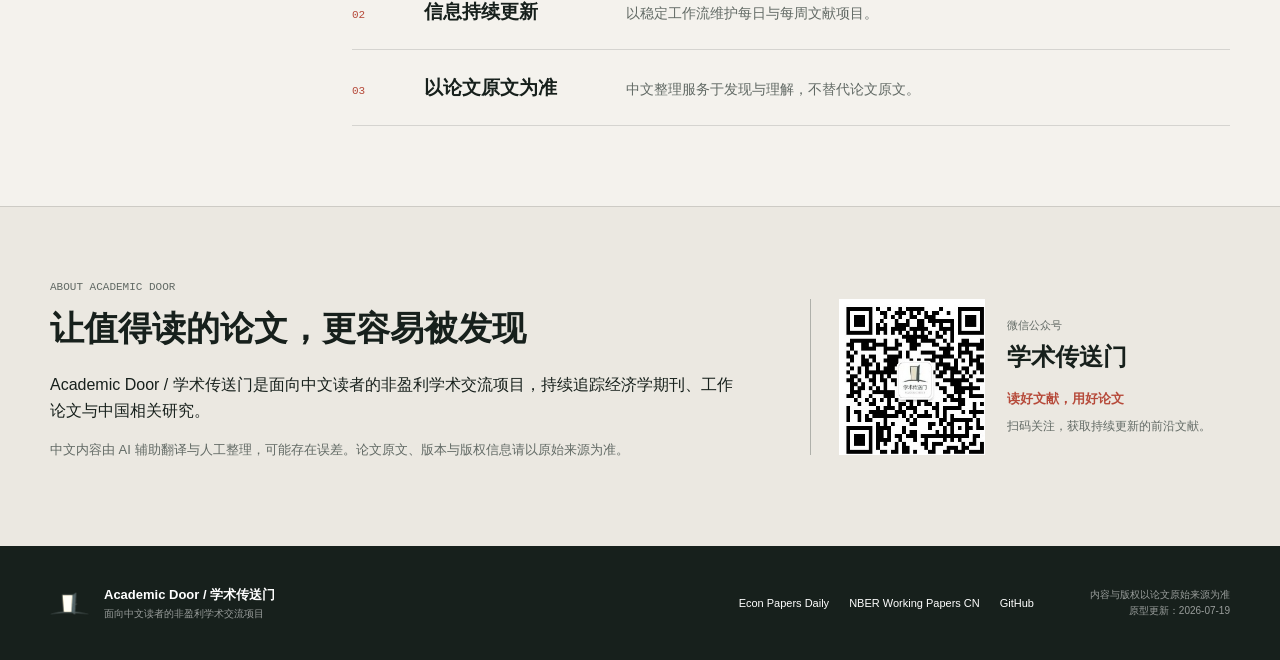
==== commit cd85e079: "Refine editorial research priorities" ====
--- a/prototypes/concept-a.html
+++ b/prototypes/concept-a.html
@@ -54,16 +54,16 @@
           <article class="paper-row"><span>03</span><div><h4>Intergenerational Spillovers of Environmental Attitudes</h4><p>环境态度如何在家庭代际间传递？</p></div></article>
         </section>
         <section class="research-stream">
-          <header><span>专题索引</span><h3>中国经济研究</h3><a href="https://academic-door.github.io/econ-paper-monitor/topics/china/">查看 642 篇</a></header>
-          <article class="paper-row"><span>01</span><div><p class="paper-source">APPLIED ECONOMICS · 07.17</p><h4>How Does Digital Technology Use Affect Pension Insurance Participation?</h4><p>数字技术是否提高灵活就业者的养老保险参与？</p></div></article>
-          <article class="paper-row"><span>02</span><div><p class="paper-source">LAND USE POLICY</p><h4>A New Reconstruction of Cropland Distribution in China Since 1850</h4><p>如何重建 1850 年以来中国耕地空间分布？</p></div></article>
-          <article class="paper-row"><span>03</span><div><p class="paper-source">PUBLIC GOVERNANCE</p><h4>Local Protectionism in Food Safety Information Disclosure</h4><p>地方保护主义如何影响食品安全信息公开？</p></div></article>
+          <header><span>专题索引 · TOP / A+ 优先</span><h3>中国经济研究</h3><a href="https://academic-door.github.io/econ-paper-monitor/topics/china/">查看 642 篇</a></header>
+          <article class="paper-row"><span>01</span><div><p class="paper-source">JOURNAL OF DEVELOPMENT ECONOMICS · 07.16</p><h4>Suing the Leviathan: The Effect of Trans-Regional Jurisdiction Reform on Corporate Investment</h4><p>跨区域司法管辖改革如何影响中国企业投资？</p></div></article>
+          <article class="paper-row"><span>02</span><div><p class="paper-source">JOURNAL OF DEVELOPMENT ECONOMICS · 07.11</p><h4>Securing Power, Compromising Climate: Evidence from Drought Shocks in China</h4><p>干旱冲击下的电力保障会带来怎样的气候代价？</p></div></article>
+          <article class="paper-row"><span>03</span><div><p class="paper-source">WORLD DEVELOPMENT · 07.11</p><h4>Beyond the Aid Model: University-Community Partnerships in Rural China</h4><p>大学与社区如何在中国偏远农村形成超越援助的合作？</p></div></article>
         </section>
         <section class="research-stream">
-          <header><span>工作论文</span><h3>最新 NBER</h3><a href="https://academic-door.github.io/nber-working-papers-cn/weekly/2026-07-13.html">查看 40 篇</a></header>
-          <article class="paper-row"><span>01</span><div><p class="paper-source">NBER W35468 · 07.13</p><h4>Supply and Demand with Market Heterogeneity</h4><p>市场异质性如何改变供需识别？</p></div></article>
-          <article class="paper-row"><span>02</span><div><p class="paper-source">NBER W35467 · 07.13</p><h4>Women in the Platform Economy</h4><p>印度与印尼平台司机中的性别差异是什么？</p></div></article>
-          <article class="paper-row"><span>03</span><div><p class="paper-source">NBER W35466 · 07.13</p><h4>What Do Asset Prices Say About Demand for the Dollar?</h4><p>资产价格如何揭示美元需求？</p></div></article>
+          <header><span>工作论文 · 中国相关优先</span><h3>最新 NBER</h3><a href="https://academic-door.github.io/nber-working-papers-cn/weekly/2026-07-13.html">查看 40 篇</a></header>
+          <article class="paper-row"><span>01</span><div><p class="paper-source">NBER W35453 · 07.13 · 中国相关</p><h4>Financial Sanctions and the Global Payments Network</h4><p>金融制裁如何改变目标银行对全球支付网络的接入？</p></div></article>
+          <article class="paper-row"><span>02</span><div><p class="paper-source">NBER W35449 · 07.13 · 中国相关</p><h4>Ports, Technology and Inter-City Trade</h4><p>中国港口运营商如何改变全球海运网络与效率？</p></div></article>
+          <article class="paper-row"><span>03</span><div><p class="paper-source">NBER W35468 · 07.13</p><h4>Supply and Demand with Market Heterogeneity</h4><p>市场异质性如何改变供需识别？</p></div></article>
         </section>
       </div>
     </section>
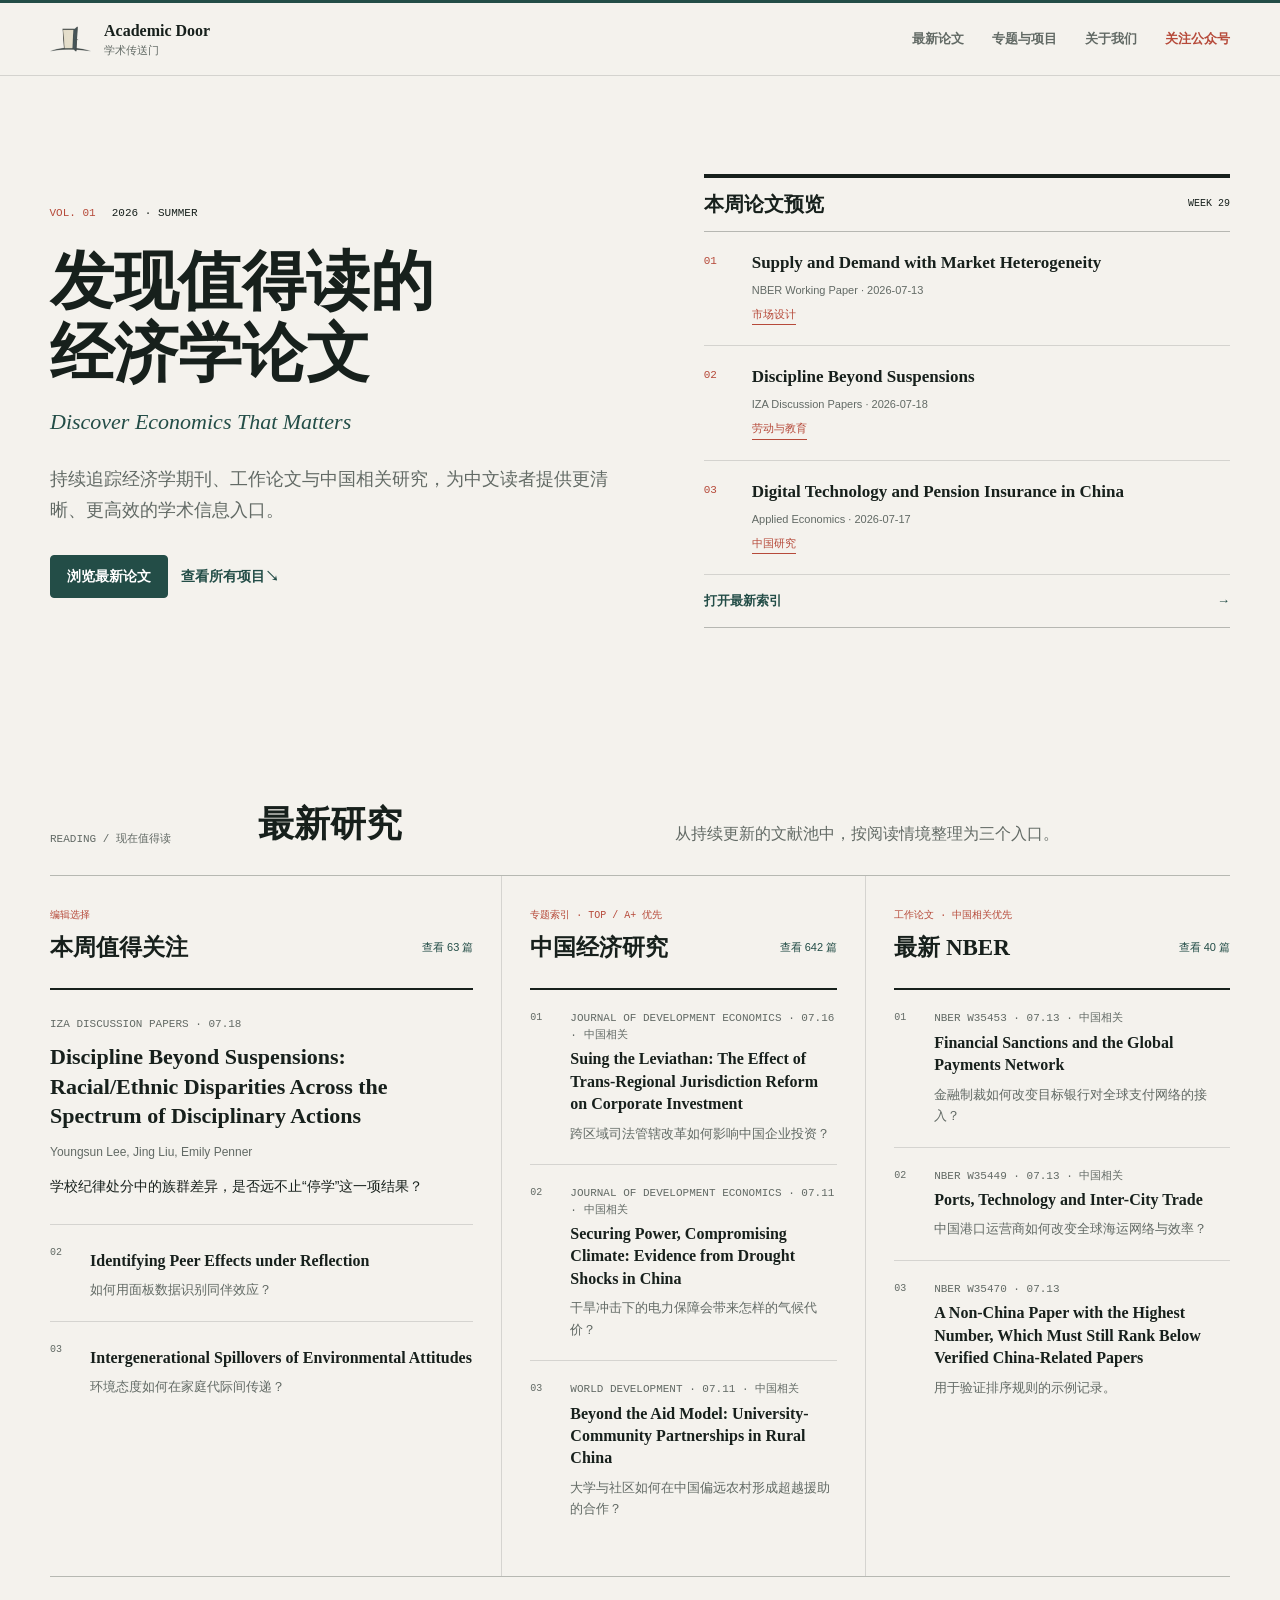
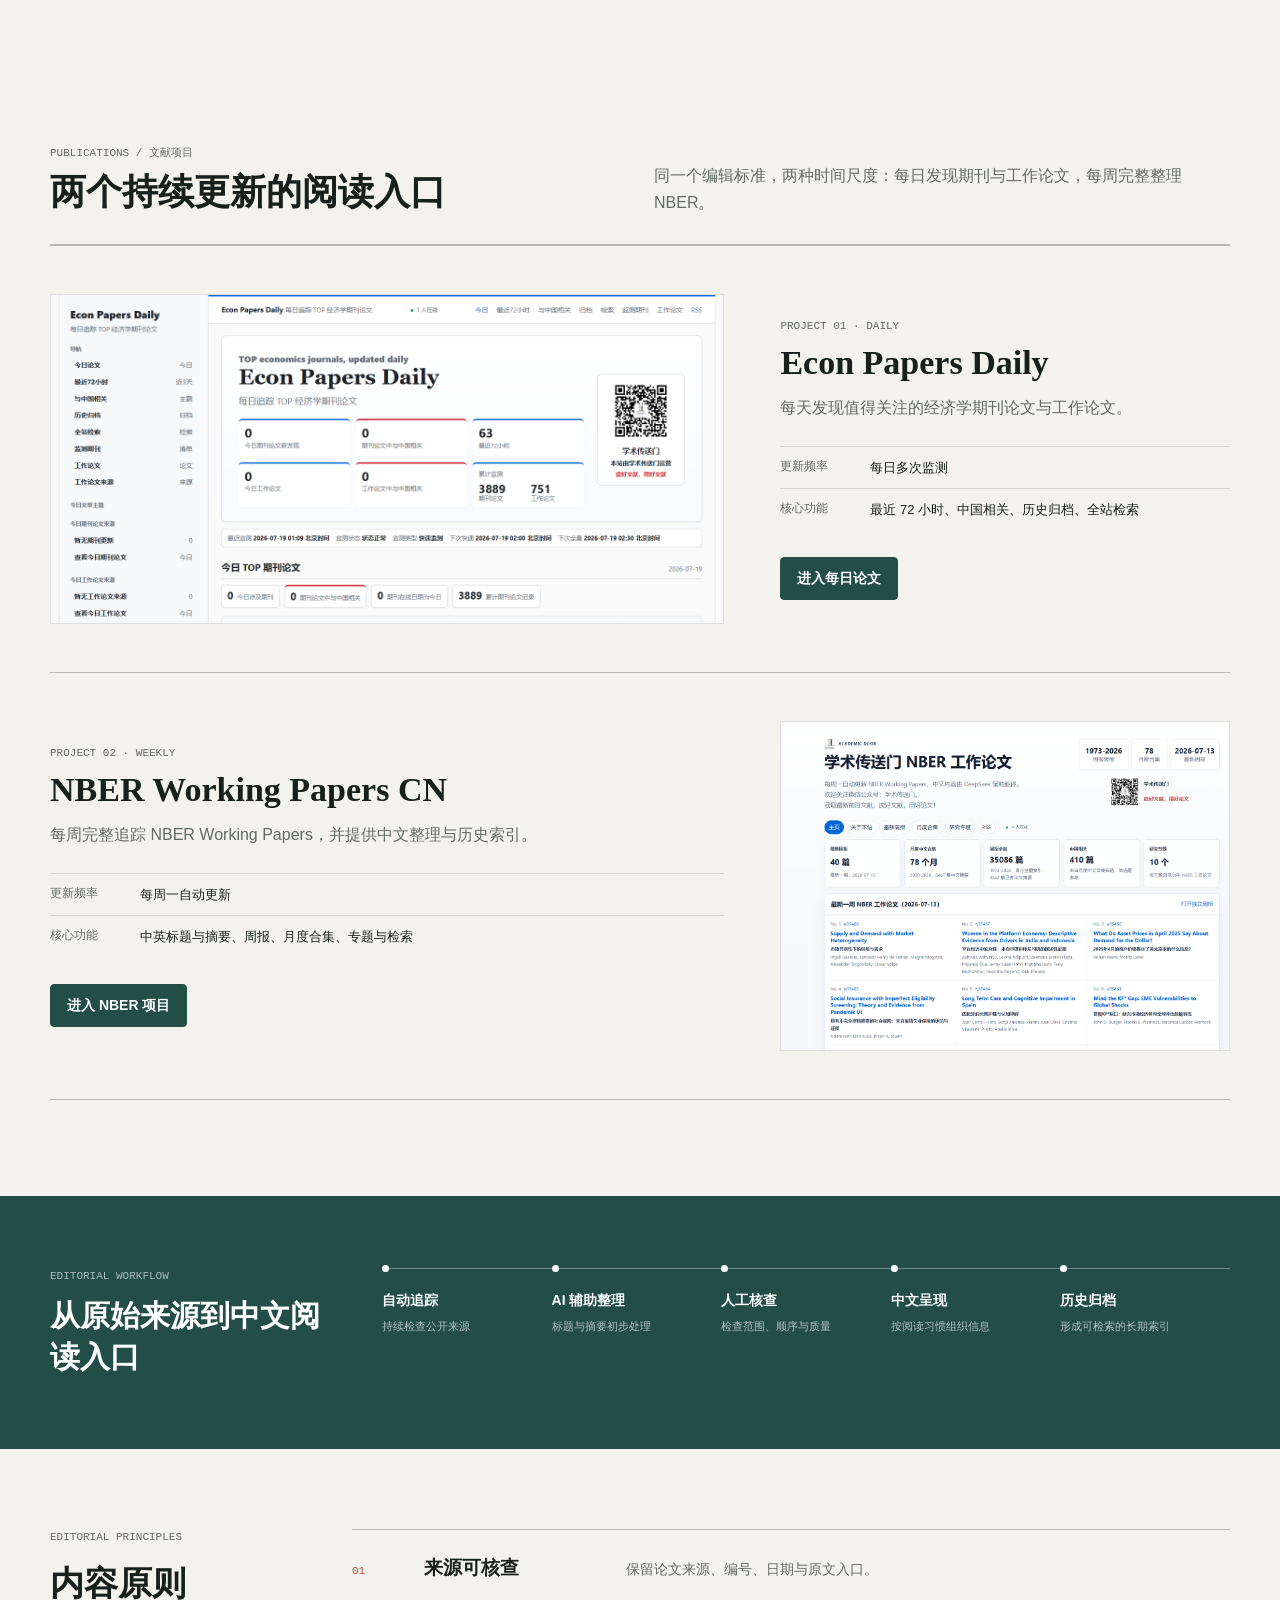
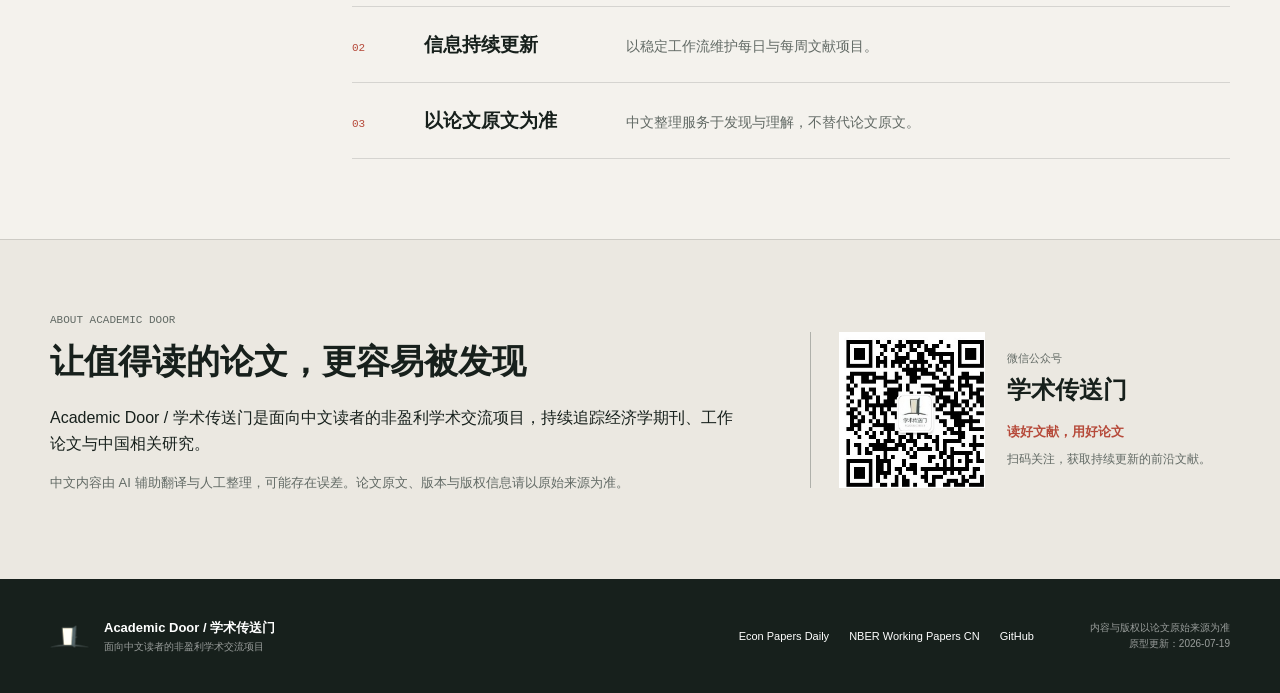
==== commit 0e92b529: "feat: hook Concept A research streams to the feed consumer Minimal changes only: feed-consumer.css l" ====
--- a/prototypes/concept-a.html
+++ b/prototypes/concept-a.html
@@ -8,6 +8,7 @@
   <meta name="robots" content="noindex,nofollow">
   <link rel="icon" href="../assets/academic-door-mark.png" type="image/png">
   <link rel="stylesheet" href="../assets/prototypes.css">
+  <link rel="stylesheet" href="../assets/feed-consumer.css">
 </head>
 <body class="concept concept-a">
   <a class="skip-link" href="#main">跳到正文</a>
@@ -53,13 +54,13 @@
           <article class="paper-row"><span>02</span><div><h4>Identifying Peer Effects under Reflection</h4><p>如何用面板数据识别同伴效应？</p></div></article>
           <article class="paper-row"><span>03</span><div><h4>Intergenerational Spillovers of Environmental Attitudes</h4><p>环境态度如何在家庭代际间传递？</p></div></article>
         </section>
-        <section class="research-stream">
+        <section class="research-stream" data-feed-stream="china" data-feed-src="../data/fixtures/econ-papers-daily.feed.json">
           <header><span>专题索引 · TOP / A+ 优先</span><h3>中国经济研究</h3><a href="https://academic-door.github.io/econ-paper-monitor/topics/china/">查看 642 篇</a></header>
           <article class="paper-row"><span>01</span><div><p class="paper-source">JOURNAL OF DEVELOPMENT ECONOMICS · 07.16</p><h4>Suing the Leviathan: The Effect of Trans-Regional Jurisdiction Reform on Corporate Investment</h4><p>跨区域司法管辖改革如何影响中国企业投资？</p></div></article>
           <article class="paper-row"><span>02</span><div><p class="paper-source">JOURNAL OF DEVELOPMENT ECONOMICS · 07.11</p><h4>Securing Power, Compromising Climate: Evidence from Drought Shocks in China</h4><p>干旱冲击下的电力保障会带来怎样的气候代价？</p></div></article>
           <article class="paper-row"><span>03</span><div><p class="paper-source">WORLD DEVELOPMENT · 07.11</p><h4>Beyond the Aid Model: University-Community Partnerships in Rural China</h4><p>大学与社区如何在中国偏远农村形成超越援助的合作？</p></div></article>
         </section>
-        <section class="research-stream">
+        <section class="research-stream" data-feed-stream="nber" data-feed-src="../data/fixtures/nber-working-papers-cn.feed.json">
           <header><span>工作论文 · 中国相关优先</span><h3>最新 NBER</h3><a href="https://academic-door.github.io/nber-working-papers-cn/weekly/2026-07-13.html">查看 40 篇</a></header>
           <article class="paper-row"><span>01</span><div><p class="paper-source">NBER W35453 · 07.13 · 中国相关</p><h4>Financial Sanctions and the Global Payments Network</h4><p>金融制裁如何改变目标银行对全球支付网络的接入？</p></div></article>
           <article class="paper-row"><span>02</span><div><p class="paper-source">NBER W35449 · 07.13 · 中国相关</p><h4>Ports, Technology and Inter-City Trade</h4><p>中国港口运营商如何改变全球海运网络与效率？</p></div></article>
@@ -85,5 +86,6 @@
 
   <footer class="site-footer"><div class="page-shell footer-grid"><div class="footer-brand"><img src="../assets/academic-door-mark.png" width="44" height="25" alt=""><p><b>Academic Door / 学术传送门</b><span>面向中文读者的非盈利学术交流项目</span></p></div><nav aria-label="页脚导航"><a href="https://academic-door.github.io/econ-paper-monitor/">Econ Papers Daily</a><a href="https://academic-door.github.io/nber-working-papers-cn/">NBER Working Papers CN</a><a href="https://github.com/academic-door">GitHub</a></nav><p class="footer-note">内容与版权以论文原始来源为准<br>原型更新：2026-07-19</p></div></footer>
   <script src="../assets/prototypes.js"></script>
+  <script type="module" src="../assets/feed-consumer.js"></script>
 </body>
 </html>
--- a/assets/feed-consumer.css
+++ b/assets/feed-consumer.css
@@ -0,0 +1,20 @@
+/* feed-consumer.css — long-title handling for feed-rendered records.
+ *
+ * Titles are rendered in full in the DOM (screen readers and find-in-page
+ * always get the complete text). The clamp below is a purely visual limit,
+ * per the accessibility requirement: no forced character truncation. */
+
+.feed-title {
+  display: -webkit-box;
+  -webkit-box-orient: vertical;
+  -webkit-line-clamp: 3;
+  overflow: hidden;
+  overflow-wrap: anywhere;
+  hyphens: auto;
+}
+
+@media (max-width: 480px) {
+  .feed-title {
+    -webkit-line-clamp: 4;
+  }
+}
